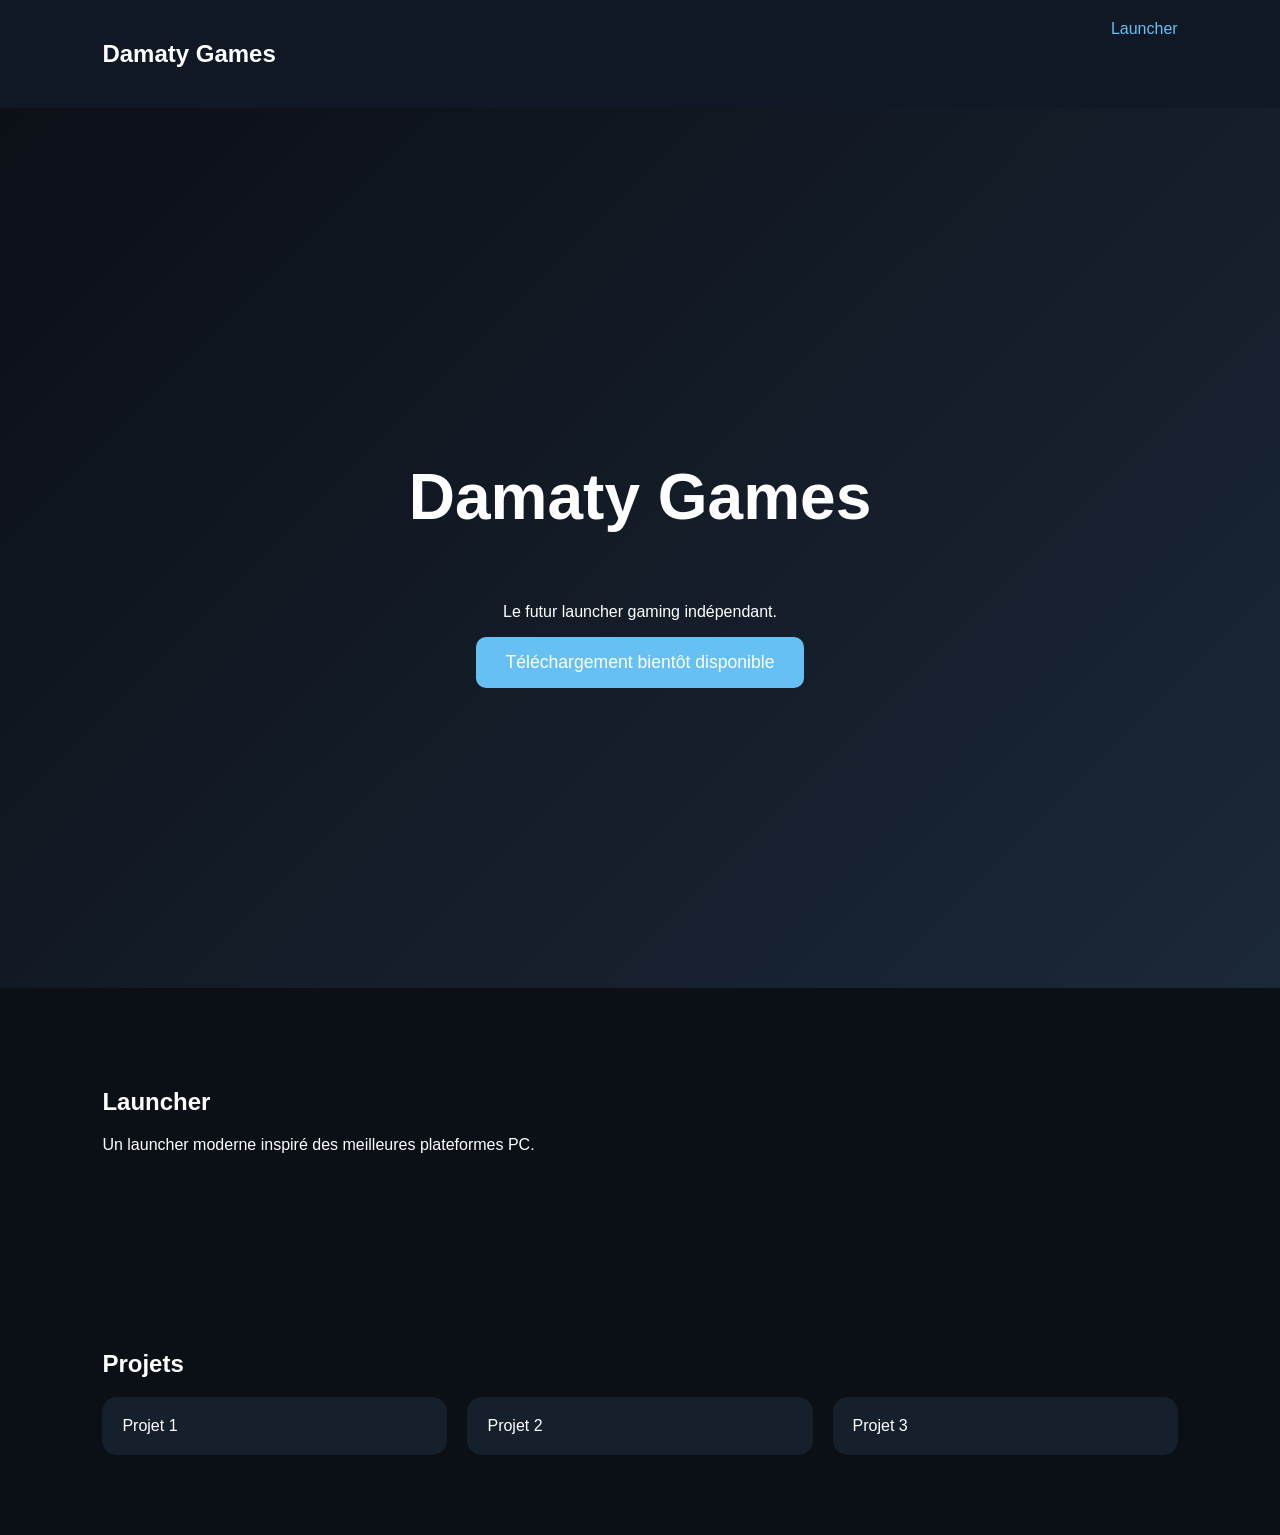
==== index.html @ 264e1e02 "Initial Damaty Games hub" ====
<!DOCTYPE html><html lang='fr'><head><meta charset='UTF-8'><meta name='viewport' content='width=device-width,initial-scale=1'><title>Damaty Games</title><style>body{margin:0;font-family:Arial,sans-serif;background:#0b0f16;color:#fff}header{padding:20px 8%;display:flex;justify-content:space-between;background:#101826}a{color:#66c0f4;text-decoration:none}section{padding:80px 8%}.hero{min-height:80vh;display:flex;flex-direction:column;justify-content:center;align-items:center;text-align:center;background:linear-gradient(135deg,#0b0f16,#1b2838)}h1{font-size:4rem}button{padding:15px 30px;border:none;border-radius:10px;background:#66c0f4;color:white;font-size:1.1rem}.cards{display:grid;grid-template-columns:repeat(auto-fit,minmax(250px,1fr));gap:20px}.card{background:#16202d;padding:20px;border-radius:15px}</style></head><body><header><h2>Damaty Games</h2><nav><a href='#launcher'>Launcher</a></nav></header><section class='hero'><h1>Damaty Games</h1><p>Le futur launcher gaming indépendant.</p><button>Téléchargement bientôt disponible</button></section><section id='launcher'><h2>Launcher</h2><p>Un launcher moderne inspiré des meilleures plateformes PC.</p></section><section><h2>Projets</h2><div class='cards'><div class='card'>Projet 1</div><div class='card'>Projet 2</div><div class='card'>Projet 3</div></div></section></body></html>
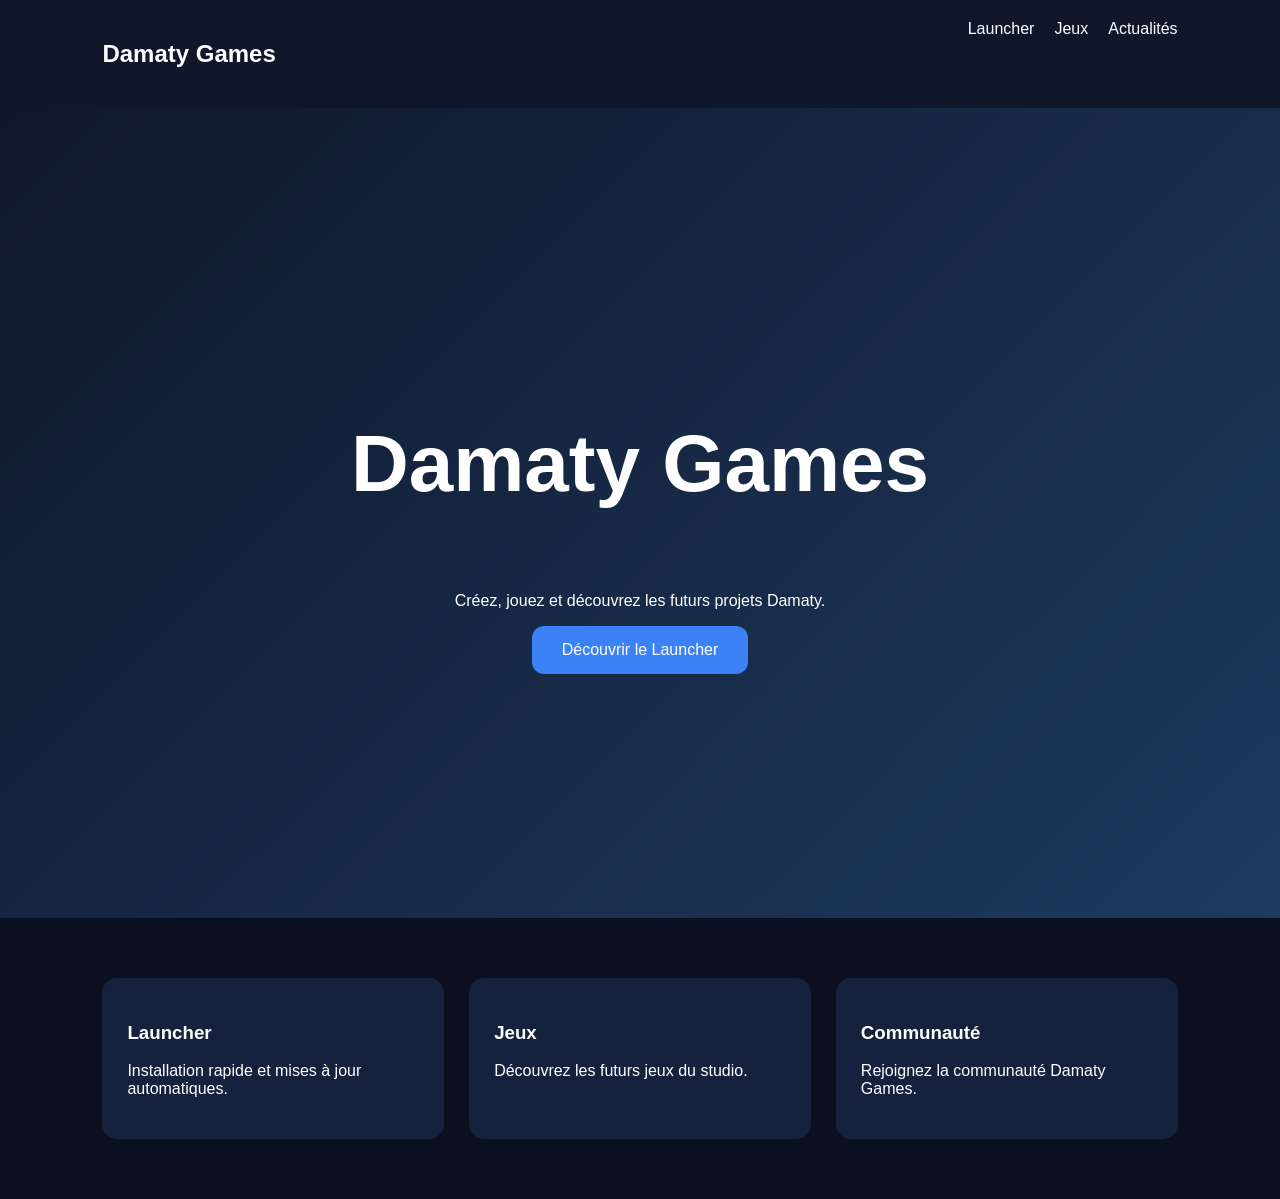
==== commit 80020e59: "Modern homepage redesign" ====
--- a/index.html
+++ b/index.html
@@ -1 +1 @@
-<!DOCTYPE html><html lang='fr'><head><meta charset='UTF-8'><meta name='viewport' content='width=device-width,initial-scale=1'><title>Damaty Games</title><style>body{margin:0;font-family:Arial,sans-serif;background:#0b0f16;color:#fff}header{padding:20px 8%;display:flex;justify-content:space-between;background:#101826}a{color:#66c0f4;text-decoration:none}section{padding:80px 8%}.hero{min-height:80vh;display:flex;flex-direction:column;justify-content:center;align-items:center;text-align:center;background:linear-gradient(135deg,#0b0f16,#1b2838)}h1{font-size:4rem}button{padding:15px 30px;border:none;border-radius:10px;background:#66c0f4;color:white;font-size:1.1rem}.cards{display:grid;grid-template-columns:repeat(auto-fit,minmax(250px,1fr));gap:20px}.card{background:#16202d;padding:20px;border-radius:15px}</style></head><body><header><h2>Damaty Games</h2><nav><a href='#launcher'>Launcher</a></nav></header><section class='hero'><h1>Damaty Games</h1><p>Le futur launcher gaming indépendant.</p><button>Téléchargement bientôt disponible</button></section><section id='launcher'><h2>Launcher</h2><p>Un launcher moderne inspiré des meilleures plateformes PC.</p></section><section><h2>Projets</h2><div class='cards'><div class='card'>Projet 1</div><div class='card'>Projet 2</div><div class='card'>Projet 3</div></div></section></body></html>+<!DOCTYPE html><html lang='fr'><head><meta charset='UTF-8'><meta name='viewport' content='width=device-width,initial-scale=1'><title>Damaty Games</title><style>body{margin:0;font-family:Segoe UI,sans-serif;background:#0b1020;color:#fff}header{display:flex;justify-content:space-between;padding:20px 8%;background:#10172a}nav a{color:#fff;margin-left:20px;text-decoration:none}.hero{height:90vh;display:flex;flex-direction:column;justify-content:center;align-items:center;text-align:center;background:linear-gradient(135deg,#0f172a,#1e3a5f)}h1{font-size:5rem}.btn{padding:15px 30px;background:#3b82f6;border-radius:12px;color:#fff;text-decoration:none}.cards{display:grid;grid-template-columns:repeat(auto-fit,minmax(250px,1fr));gap:25px;padding:60px 8%}.card{background:#16213e;padding:25px;border-radius:15px}</style></head><body><header><h2>Damaty Games</h2><nav><a href='launcher.html'>Launcher</a><a href='games.html'>Jeux</a><a href='news.html'>Actualités</a></nav></header><section class='hero'><h1>Damaty Games</h1><p>Créez, jouez et découvrez les futurs projets Damaty.</p><a class='btn' href='launcher.html'>Découvrir le Launcher</a></section><div class='cards'><div class='card'><h3>Launcher</h3><p>Installation rapide et mises à jour automatiques.</p></div><div class='card'><h3>Jeux</h3><p>Découvrez les futurs jeux du studio.</p></div><div class='card'><h3>Communauté</h3><p>Rejoignez la communauté Damaty Games.</p></div></div></body></html>
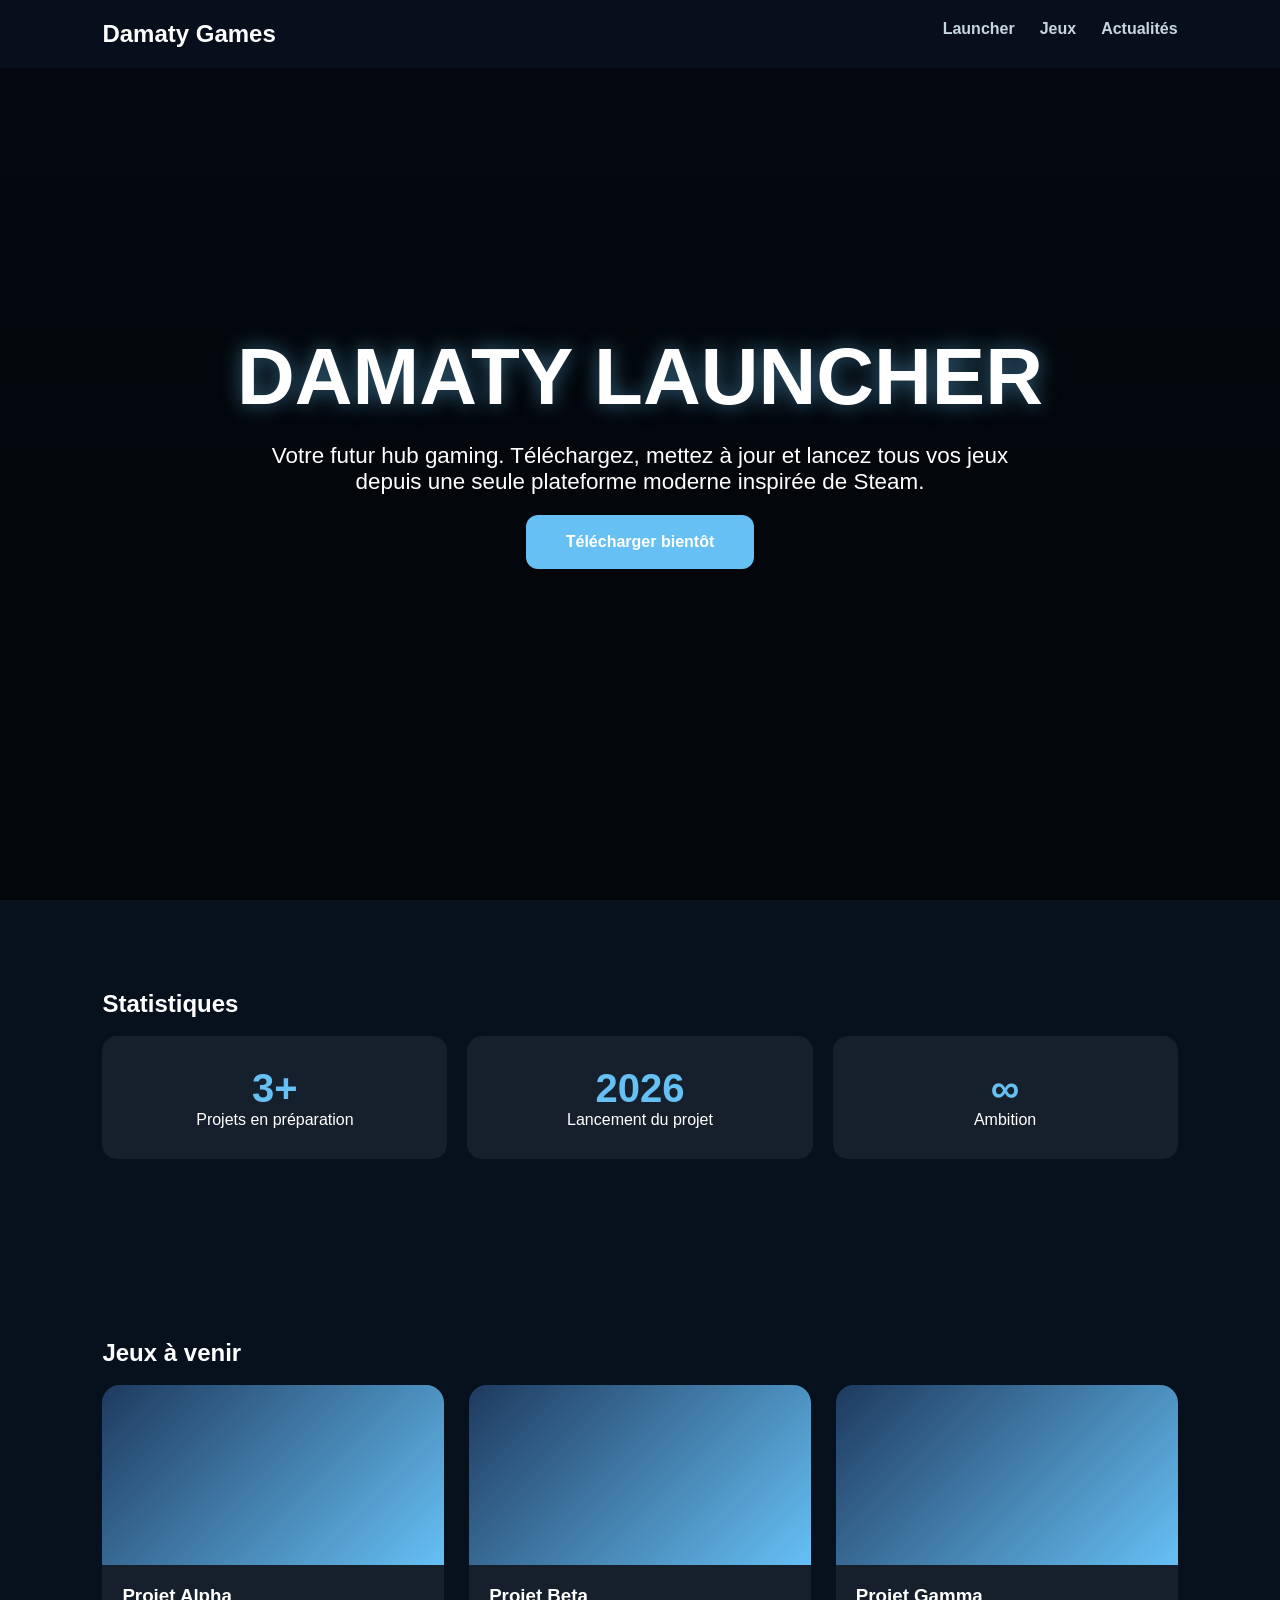
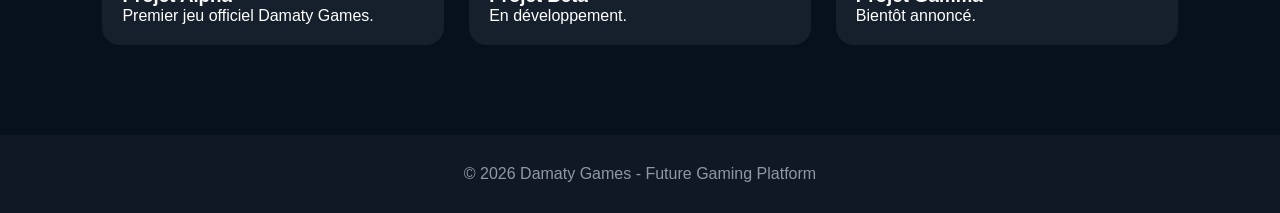
==== commit 5805ef06: "Steam style homepage overhaul" ====
--- a/index.html
+++ b/index.html
@@ -1 +1 @@
-<!DOCTYPE html><html lang='fr'><head><meta charset='UTF-8'><meta name='viewport' content='width=device-width,initial-scale=1'><title>Damaty Games</title><style>body{margin:0;font-family:Segoe UI,sans-serif;background:#0b1020;color:#fff}header{display:flex;justify-content:space-between;padding:20px 8%;background:#10172a}nav a{color:#fff;margin-left:20px;text-decoration:none}.hero{height:90vh;display:flex;flex-direction:column;justify-content:center;align-items:center;text-align:center;background:linear-gradient(135deg,#0f172a,#1e3a5f)}h1{font-size:5rem}.btn{padding:15px 30px;background:#3b82f6;border-radius:12px;color:#fff;text-decoration:none}.cards{display:grid;grid-template-columns:repeat(auto-fit,minmax(250px,1fr));gap:25px;padding:60px 8%}.card{background:#16213e;padding:25px;border-radius:15px}</style></head><body><header><h2>Damaty Games</h2><nav><a href='launcher.html'>Launcher</a><a href='games.html'>Jeux</a><a href='news.html'>Actualités</a></nav></header><section class='hero'><h1>Damaty Games</h1><p>Créez, jouez et découvrez les futurs projets Damaty.</p><a class='btn' href='launcher.html'>Découvrir le Launcher</a></section><div class='cards'><div class='card'><h3>Launcher</h3><p>Installation rapide et mises à jour automatiques.</p></div><div class='card'><h3>Jeux</h3><p>Découvrez les futurs jeux du studio.</p></div><div class='card'><h3>Communauté</h3><p>Rejoignez la communauté Damaty Games.</p></div></div></body></html>+<!DOCTYPE html><html lang='fr'><head><meta charset='UTF-8'><meta name='viewport' content='width=device-width,initial-scale=1'><title>Damaty Games</title><style>*{margin:0;padding:0;box-sizing:border-box}body{font-family:Segoe UI,Arial,sans-serif;background:#07111d;color:#fff;overflow-x:hidden}header{position:fixed;top:0;width:100%;padding:20px 8%;display:flex;justify-content:space-between;background:rgba(7,17,29,.9);backdrop-filter:blur(10px);z-index:1000}nav a{color:#c7d5e0;text-decoration:none;margin-left:25px;font-weight:600}nav a:hover{color:#66c0f4}.hero{height:100vh;display:flex;flex-direction:column;justify-content:center;align-items:center;text-align:center;background:linear-gradient(rgba(0,0,0,.45),rgba(0,0,0,.7)),url('https://cdn.cloudflare.steamstatic.com/store/home/store_home_share.jpg');background-size:cover;background-position:center}.hero h1{font-size:5rem;text-shadow:0 0 20px rgba(102,192,244,.5)}.hero p{font-size:1.4rem;max-width:800px;margin:20px}.btn{background:#66c0f4;color:#fff;padding:18px 40px;border-radius:12px;text-decoration:none;font-weight:bold;transition:.3s}.btn:hover{transform:scale(1.05)}section{padding:90px 8%}.stats{display:grid;grid-template-columns:repeat(auto-fit,minmax(200px,1fr));gap:20px}.stat{background:#16202d;padding:30px;border-radius:15px;text-align:center}.stat h2{font-size:2.5rem;color:#66c0f4}.games{display:grid;grid-template-columns:repeat(auto-fit,minmax(300px,1fr));gap:25px}.game{background:#16202d;border-radius:18px;overflow:hidden;transition:.4s}.game:hover{transform:translateY(-10px)}.banner{height:180px;background:linear-gradient(135deg,#1e3a5f,#66c0f4)}.game-content{padding:20px}.footer{text-align:center;padding:30px;background:#101826;color:#8f98a0}.glow{animation:glow 3s infinite}@keyframes glow{50%{text-shadow:0 0 30px #66c0f4}}</style></head><body><header><h2>Damaty Games</h2><nav><a href='launcher.html'>Launcher</a><a href='games.html'>Jeux</a><a href='news.html'>Actualités</a></nav></header><section class='hero'><h1 class='glow'>DAMATY LAUNCHER</h1><p>Votre futur hub gaming. Téléchargez, mettez à jour et lancez tous vos jeux depuis une seule plateforme moderne inspirée de Steam.</p><a class='btn' href='launcher.html'>Télécharger bientôt</a></section><section><h2>Statistiques</h2><br><div class='stats'><div class='stat'><h2>3+</h2><p>Projets en préparation</p></div><div class='stat'><h2>2026</h2><p>Lancement du projet</p></div><div class='stat'><h2>∞</h2><p>Ambition</p></div></div></section><section><h2>Jeux à venir</h2><br><div class='games'><div class='game'><div class='banner'></div><div class='game-content'><h3>Projet Alpha</h3><p>Premier jeu officiel Damaty Games.</p></div></div><div class='game'><div class='banner'></div><div class='game-content'><h3>Projet Beta</h3><p>En développement.</p></div></div><div class='game'><div class='banner'></div><div class='game-content'><h3>Projet Gamma</h3><p>Bientôt annoncé.</p></div></div></div></section><div class='footer'>© 2026 Damaty Games - Future Gaming Platform</div></body></html>
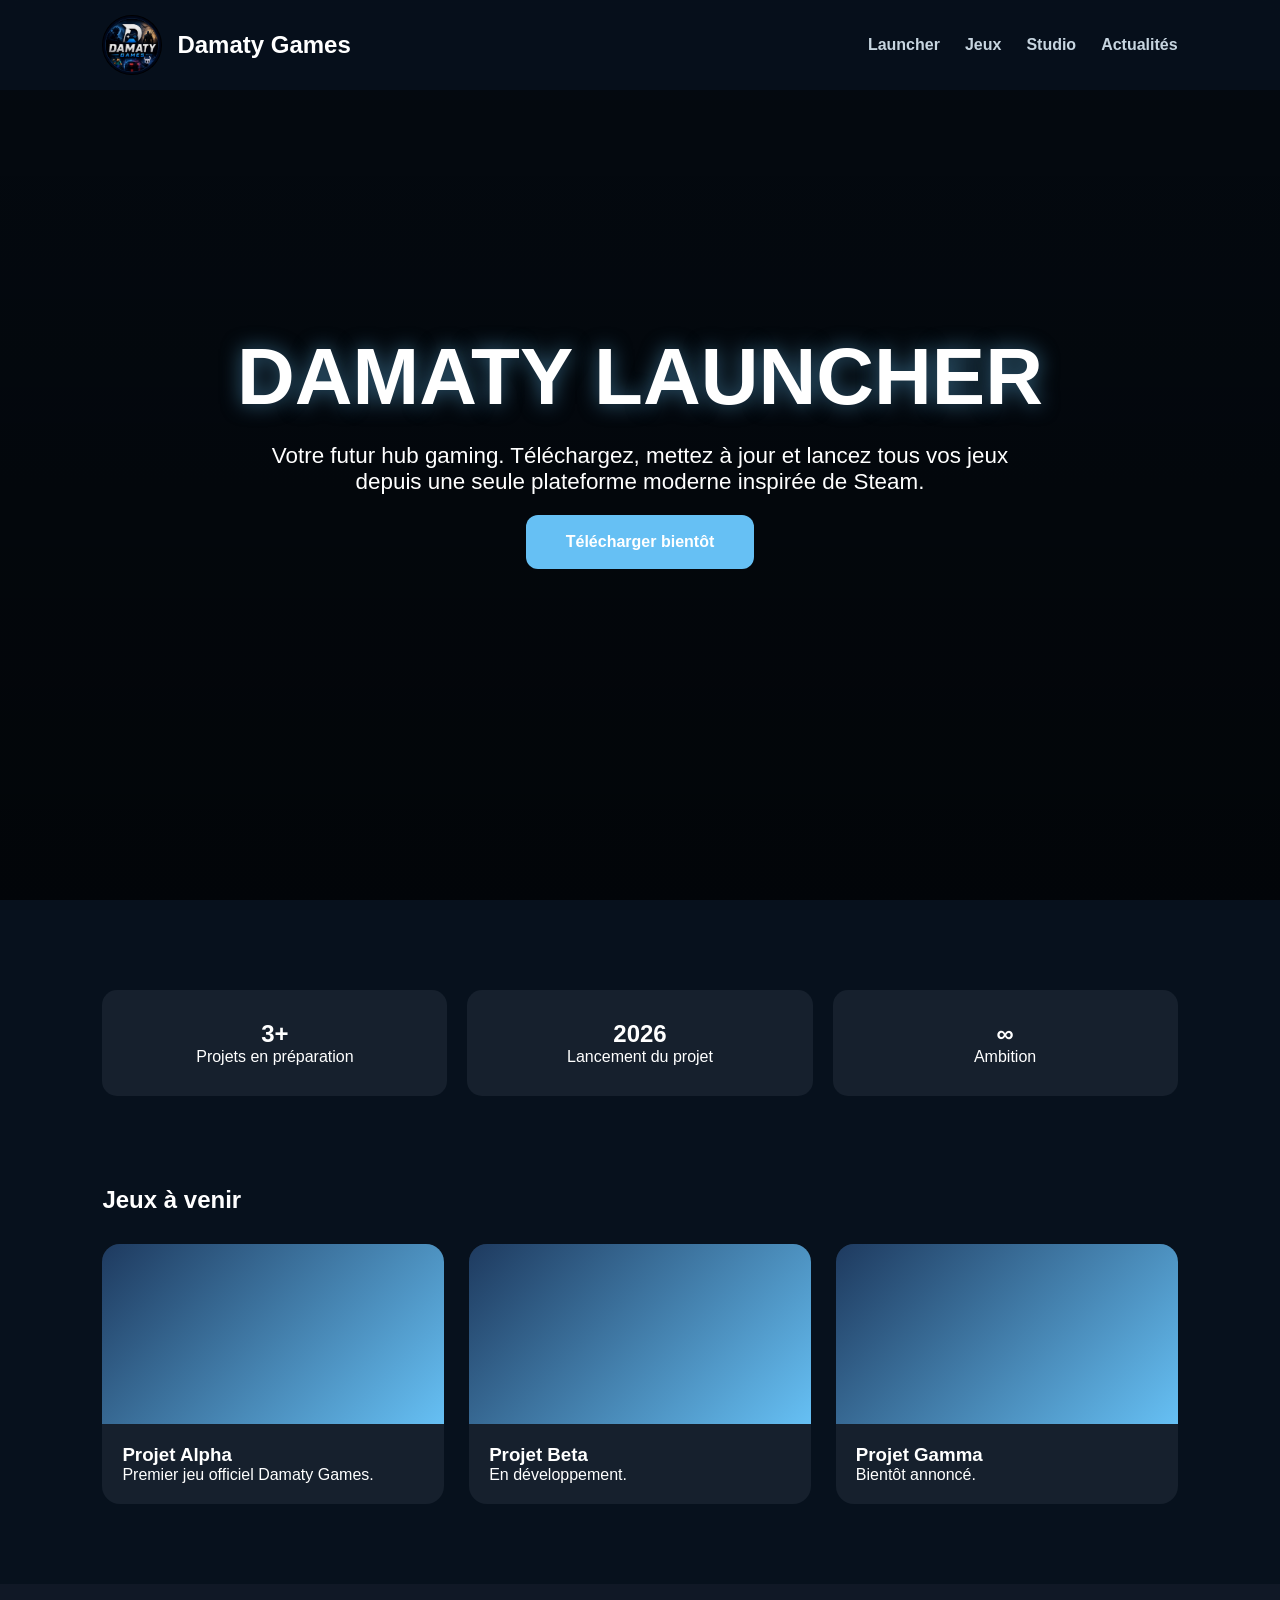
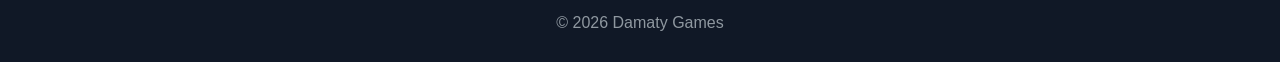
==== commit bbfc31aa: "Add logo to homepage header" ====
--- a/index.html
+++ b/index.html
@@ -1 +1 @@
-<!DOCTYPE html><html lang='fr'><head><meta charset='UTF-8'><meta name='viewport' content='width=device-width,initial-scale=1'><title>Damaty Games</title><style>*{margin:0;padding:0;box-sizing:border-box}body{font-family:Segoe UI,Arial,sans-serif;background:#07111d;color:#fff;overflow-x:hidden}header{position:fixed;top:0;width:100%;padding:20px 8%;display:flex;justify-content:space-between;background:rgba(7,17,29,.9);backdrop-filter:blur(10px);z-index:1000}nav a{color:#c7d5e0;text-decoration:none;margin-left:25px;font-weight:600}nav a:hover{color:#66c0f4}.hero{height:100vh;display:flex;flex-direction:column;justify-content:center;align-items:center;text-align:center;background:linear-gradient(rgba(0,0,0,.45),rgba(0,0,0,.7)),url('https://cdn.cloudflare.steamstatic.com/store/home/store_home_share.jpg');background-size:cover;background-position:center}.hero h1{font-size:5rem;text-shadow:0 0 20px rgba(102,192,244,.5)}.hero p{font-size:1.4rem;max-width:800px;margin:20px}.btn{background:#66c0f4;color:#fff;padding:18px 40px;border-radius:12px;text-decoration:none;font-weight:bold;transition:.3s}.btn:hover{transform:scale(1.05)}section{padding:90px 8%}.stats{display:grid;grid-template-columns:repeat(auto-fit,minmax(200px,1fr));gap:20px}.stat{background:#16202d;padding:30px;border-radius:15px;text-align:center}.stat h2{font-size:2.5rem;color:#66c0f4}.games{display:grid;grid-template-columns:repeat(auto-fit,minmax(300px,1fr));gap:25px}.game{background:#16202d;border-radius:18px;overflow:hidden;transition:.4s}.game:hover{transform:translateY(-10px)}.banner{height:180px;background:linear-gradient(135deg,#1e3a5f,#66c0f4)}.game-content{padding:20px}.footer{text-align:center;padding:30px;background:#101826;color:#8f98a0}.glow{animation:glow 3s infinite}@keyframes glow{50%{text-shadow:0 0 30px #66c0f4}}</style></head><body><header><h2>Damaty Games</h2><nav><a href='launcher.html'>Launcher</a><a href='games.html'>Jeux</a><a href='news.html'>Actualités</a></nav></header><section class='hero'><h1 class='glow'>DAMATY LAUNCHER</h1><p>Votre futur hub gaming. Téléchargez, mettez à jour et lancez tous vos jeux depuis une seule plateforme moderne inspirée de Steam.</p><a class='btn' href='launcher.html'>Télécharger bientôt</a></section><section><h2>Statistiques</h2><br><div class='stats'><div class='stat'><h2>3+</h2><p>Projets en préparation</p></div><div class='stat'><h2>2026</h2><p>Lancement du projet</p></div><div class='stat'><h2>∞</h2><p>Ambition</p></div></div></section><section><h2>Jeux à venir</h2><br><div class='games'><div class='game'><div class='banner'></div><div class='game-content'><h3>Projet Alpha</h3><p>Premier jeu officiel Damaty Games.</p></div></div><div class='game'><div class='banner'></div><div class='game-content'><h3>Projet Beta</h3><p>En développement.</p></div></div><div class='game'><div class='banner'></div><div class='game-content'><h3>Projet Gamma</h3><p>Bientôt annoncé.</p></div></div></div></section><div class='footer'>© 2026 Damaty Games - Future Gaming Platform</div></body></html>+<!DOCTYPE html><html lang='fr'><head><meta charset='UTF-8'><meta name='viewport' content='width=device-width,initial-scale=1'><title>Damaty Games</title><style>*{margin:0;padding:0;box-sizing:border-box}body{font-family:Segoe UI,Arial,sans-serif;background:#07111d;color:#fff;overflow-x:hidden}header{position:fixed;top:0;width:100%;padding:15px 8%;display:flex;justify-content:space-between;align-items:center;background:rgba(7,17,29,.9);backdrop-filter:blur(10px);z-index:1000}.logo-container{display:flex;align-items:center;gap:15px}.logo{width:60px;height:60px;border-radius:50%;object-fit:cover;transition:.3s}.logo:hover{transform:scale(1.08);box-shadow:0 0 30px rgba(102,192,244,.9)}nav a{color:#c7d5e0;text-decoration:none;margin-left:25px;font-weight:600}nav a:hover{color:#66c0f4}.hero{height:100vh;display:flex;flex-direction:column;justify-content:center;align-items:center;text-align:center;background:linear-gradient(rgba(0,0,0,.45),rgba(0,0,0,.7)),url('https://cdn.cloudflare.steamstatic.com/store/home/store_home_share.jpg');background-size:cover;background-position:center}.hero h1{font-size:5rem;text-shadow:0 0 20px rgba(102,192,244,.5)}.hero p{font-size:1.4rem;max-width:800px;margin:20px}.btn{background:#66c0f4;color:#fff;padding:18px 40px;border-radius:12px;text-decoration:none;font-weight:bold}.stats{display:grid;grid-template-columns:repeat(auto-fit,minmax(200px,1fr));gap:20px;padding:90px 8%}.stat{background:#16202d;padding:30px;border-radius:15px;text-align:center}.games{display:grid;grid-template-columns:repeat(auto-fit,minmax(300px,1fr));gap:25px;padding:0 8% 80px}.game{background:#16202d;border-radius:18px;overflow:hidden}.banner{height:180px;background:linear-gradient(135deg,#1e3a5f,#66c0f4)}.game-content{padding:20px}.footer{text-align:center;padding:30px;background:#101826;color:#8f98a0}.glow{animation:glow 3s infinite}@keyframes glow{50%{text-shadow:0 0 30px #66c0f4}}</style></head><body><header><div class='logo-container'><img src='assetslogo.png.png' class='logo' alt='Damaty Games Logo'><h2>Damaty Games</h2></div><nav><a href='launcher.html'>Launcher</a><a href='games.html'>Jeux</a><a href='studio.html'>Studio</a><a href='news.html'>Actualités</a></nav></header><section class='hero'><h1 class='glow'>DAMATY LAUNCHER</h1><p>Votre futur hub gaming. Téléchargez, mettez à jour et lancez tous vos jeux depuis une seule plateforme moderne inspirée de Steam.</p><a class='btn' href='launcher.html'>Télécharger bientôt</a></section><section class='stats'><div class='stat'><h2>3+</h2><p>Projets en préparation</p></div><div class='stat'><h2>2026</h2><p>Lancement du projet</p></div><div class='stat'><h2>∞</h2><p>Ambition</p></div></section><section><h2 style='padding:0 8% 30px'>Jeux à venir</h2><div class='games'><div class='game'><div class='banner'></div><div class='game-content'><h3>Projet Alpha</h3><p>Premier jeu officiel Damaty Games.</p></div></div><div class='game'><div class='banner'></div><div class='game-content'><h3>Projet Beta</h3><p>En développement.</p></div></div><div class='game'><div class='banner'></div><div class='game-content'><h3>Projet Gamma</h3><p>Bientôt annoncé.</p></div></div></div></section><div class='footer'>© 2026 Damaty Games</div></body></html>
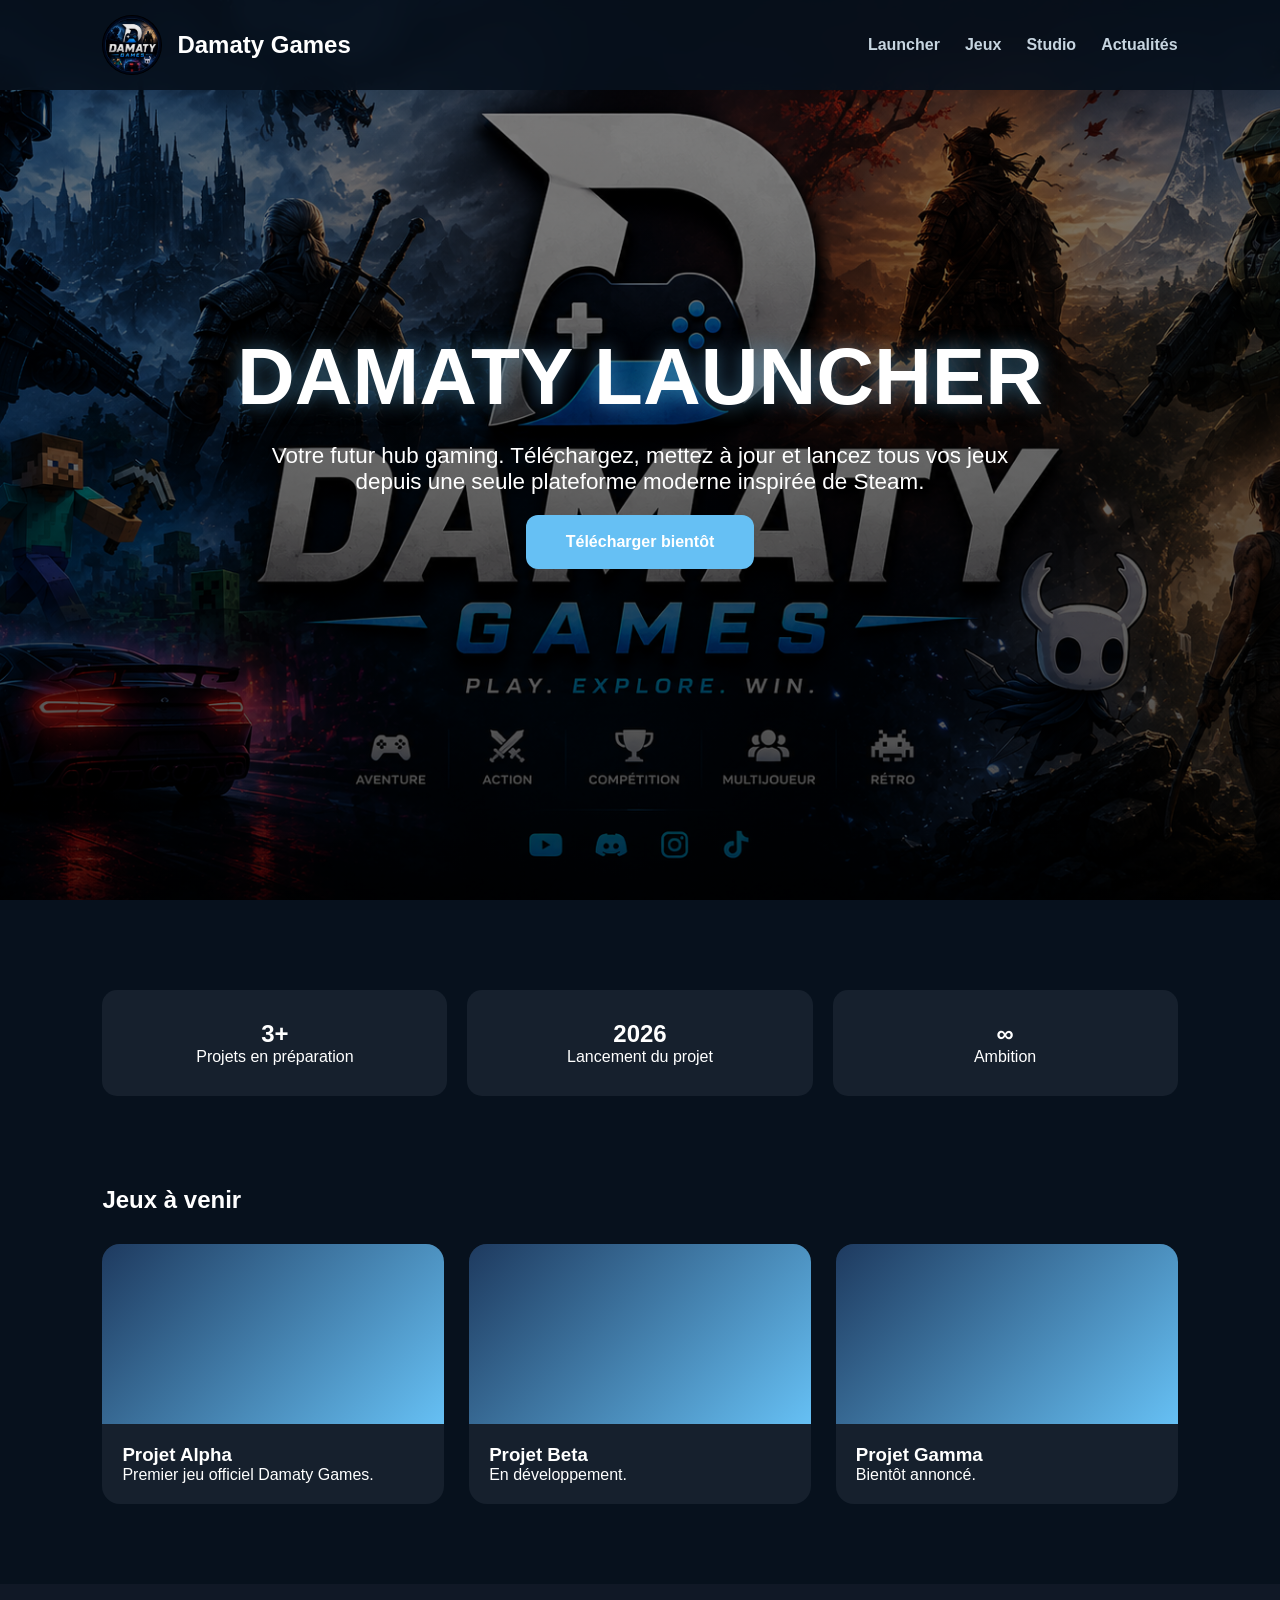
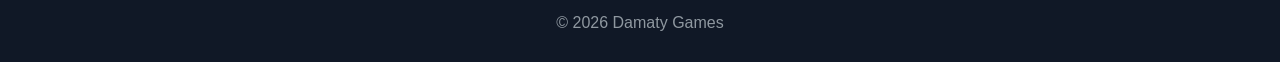
==== commit 1351e00b: "Update index.html" ====
--- a/index.html
+++ b/index.html
@@ -1 +1 @@
-<!DOCTYPE html><html lang='fr'><head><meta charset='UTF-8'><meta name='viewport' content='width=device-width,initial-scale=1'><title>Damaty Games</title><style>*{margin:0;padding:0;box-sizing:border-box}body{font-family:Segoe UI,Arial,sans-serif;background:#07111d;color:#fff;overflow-x:hidden}header{position:fixed;top:0;width:100%;padding:15px 8%;display:flex;justify-content:space-between;align-items:center;background:rgba(7,17,29,.9);backdrop-filter:blur(10px);z-index:1000}.logo-container{display:flex;align-items:center;gap:15px}.logo{width:60px;height:60px;border-radius:50%;object-fit:cover;transition:.3s}.logo:hover{transform:scale(1.08);box-shadow:0 0 30px rgba(102,192,244,.9)}nav a{color:#c7d5e0;text-decoration:none;margin-left:25px;font-weight:600}nav a:hover{color:#66c0f4}.hero{height:100vh;display:flex;flex-direction:column;justify-content:center;align-items:center;text-align:center;background:linear-gradient(rgba(0,0,0,.45),rgba(0,0,0,.7)),url('https://cdn.cloudflare.steamstatic.com/store/home/store_home_share.jpg');background-size:cover;background-position:center}.hero h1{font-size:5rem;text-shadow:0 0 20px rgba(102,192,244,.5)}.hero p{font-size:1.4rem;max-width:800px;margin:20px}.btn{background:#66c0f4;color:#fff;padding:18px 40px;border-radius:12px;text-decoration:none;font-weight:bold}.stats{display:grid;grid-template-columns:repeat(auto-fit,minmax(200px,1fr));gap:20px;padding:90px 8%}.stat{background:#16202d;padding:30px;border-radius:15px;text-align:center}.games{display:grid;grid-template-columns:repeat(auto-fit,minmax(300px,1fr));gap:25px;padding:0 8% 80px}.game{background:#16202d;border-radius:18px;overflow:hidden}.banner{height:180px;background:linear-gradient(135deg,#1e3a5f,#66c0f4)}.game-content{padding:20px}.footer{text-align:center;padding:30px;background:#101826;color:#8f98a0}.glow{animation:glow 3s infinite}@keyframes glow{50%{text-shadow:0 0 30px #66c0f4}}</style></head><body><header><div class='logo-container'><img src='assetslogo.png.png' class='logo' alt='Damaty Games Logo'><h2>Damaty Games</h2></div><nav><a href='launcher.html'>Launcher</a><a href='games.html'>Jeux</a><a href='studio.html'>Studio</a><a href='news.html'>Actualités</a></nav></header><section class='hero'><h1 class='glow'>DAMATY LAUNCHER</h1><p>Votre futur hub gaming. Téléchargez, mettez à jour et lancez tous vos jeux depuis une seule plateforme moderne inspirée de Steam.</p><a class='btn' href='launcher.html'>Télécharger bientôt</a></section><section class='stats'><div class='stat'><h2>3+</h2><p>Projets en préparation</p></div><div class='stat'><h2>2026</h2><p>Lancement du projet</p></div><div class='stat'><h2>∞</h2><p>Ambition</p></div></section><section><h2 style='padding:0 8% 30px'>Jeux à venir</h2><div class='games'><div class='game'><div class='banner'></div><div class='game-content'><h3>Projet Alpha</h3><p>Premier jeu officiel Damaty Games.</p></div></div><div class='game'><div class='banner'></div><div class='game-content'><h3>Projet Beta</h3><p>En développement.</p></div></div><div class='game'><div class='banner'></div><div class='game-content'><h3>Projet Gamma</h3><p>Bientôt annoncé.</p></div></div></div></section><div class='footer'>© 2026 Damaty Games</div></body></html>+<!DOCTYPE html><html lang='fr'><head><meta charset='UTF-8'><meta name='viewport' content='width=device-width,initial-scale=1'><title>Damaty Games</title><style>*{margin:0;padding:0;box-sizing:border-box}body{font-family:Segoe UI,Arial,sans-serif;background:#07111d;color:#fff;overflow-x:hidden}header{position:fixed;top:0;width:100%;padding:15px 8%;display:flex;justify-content:space-between;align-items:center;background:rgba(7,17,29,.9);backdrop-filter:blur(10px);z-index:1000}.logo-container{display:flex;align-items:center;gap:15px}.logo{width:60px;height:60px;border-radius:50%;object-fit:cover;transition:.3s}.logo:hover{transform:scale(1.08);box-shadow:0 0 30px rgba(102,192,244,.9)}nav a{color:#c7d5e0;text-decoration:none;margin-left:25px;font-weight:600}nav a:hover{color:#66c0f4}.hero{height:100vh;display:flex;flex-direction:column;justify-content:center;align-items:center;text-align:center;background:linear-gradient(rgba(0,0,0,.45),rgba(0,0,0,.7)),url('image.png');background-size:cover;background-position:center}.hero h1{font-size:5rem;text-shadow:0 0 20px rgba(102,192,244,.5)}.hero p{font-size:1.4rem;max-width:800px;margin:20px}.btn{background:#66c0f4;color:#fff;padding:18px 40px;border-radius:12px;text-decoration:none;font-weight:bold}.stats{display:grid;grid-template-columns:repeat(auto-fit,minmax(200px,1fr));gap:20px;padding:90px 8%}.stat{background:#16202d;padding:30px;border-radius:15px;text-align:center}.games{display:grid;grid-template-columns:repeat(auto-fit,minmax(300px,1fr));gap:25px;padding:0 8% 80px}.game{background:#16202d;border-radius:18px;overflow:hidden}.banner{height:180px;background:linear-gradient(135deg,#1e3a5f,#66c0f4)}.game-content{padding:20px}.footer{text-align:center;padding:30px;background:#101826;color:#8f98a0}.glow{animation:glow 3s infinite}@keyframes glow{50%{text-shadow:0 0 30px #66c0f4}}</style></head><body><header><div class='logo-container'><img src='assetslogo.png.png' class='logo' alt='Damaty Games Logo'><h2>Damaty Games</h2></div><nav><a href='launcher.html'>Launcher</a><a href='games.html'>Jeux</a><a href='studio.html'>Studio</a><a href='news.html'>Actualités</a></nav></header><section class='hero'><h1 class='glow'>DAMATY LAUNCHER</h1><p>Votre futur hub gaming. Téléchargez, mettez à jour et lancez tous vos jeux depuis une seule plateforme moderne inspirée de Steam.</p><a class='btn' href='launcher.html'>Télécharger bientôt</a></section><section class='stats'><div class='stat'><h2>3+</h2><p>Projets en préparation</p></div><div class='stat'><h2>2026</h2><p>Lancement du projet</p></div><div class='stat'><h2>∞</h2><p>Ambition</p></div></section><section><h2 style='padding:0 8% 30px'>Jeux à venir</h2><div class='games'><div class='game'><div class='banner'></div><div class='game-content'><h3>Projet Alpha</h3><p>Premier jeu officiel Damaty Games.</p></div></div><div class='game'><div class='banner'></div><div class='game-content'><h3>Projet Beta</h3><p>En développement.</p></div></div><div class='game'><div class='banner'></div><div class='game-content'><h3>Projet Gamma</h3><p>Bientôt annoncé.</p></div></div></div></section><div class='footer'>© 2026 Damaty Games</div></body></html>
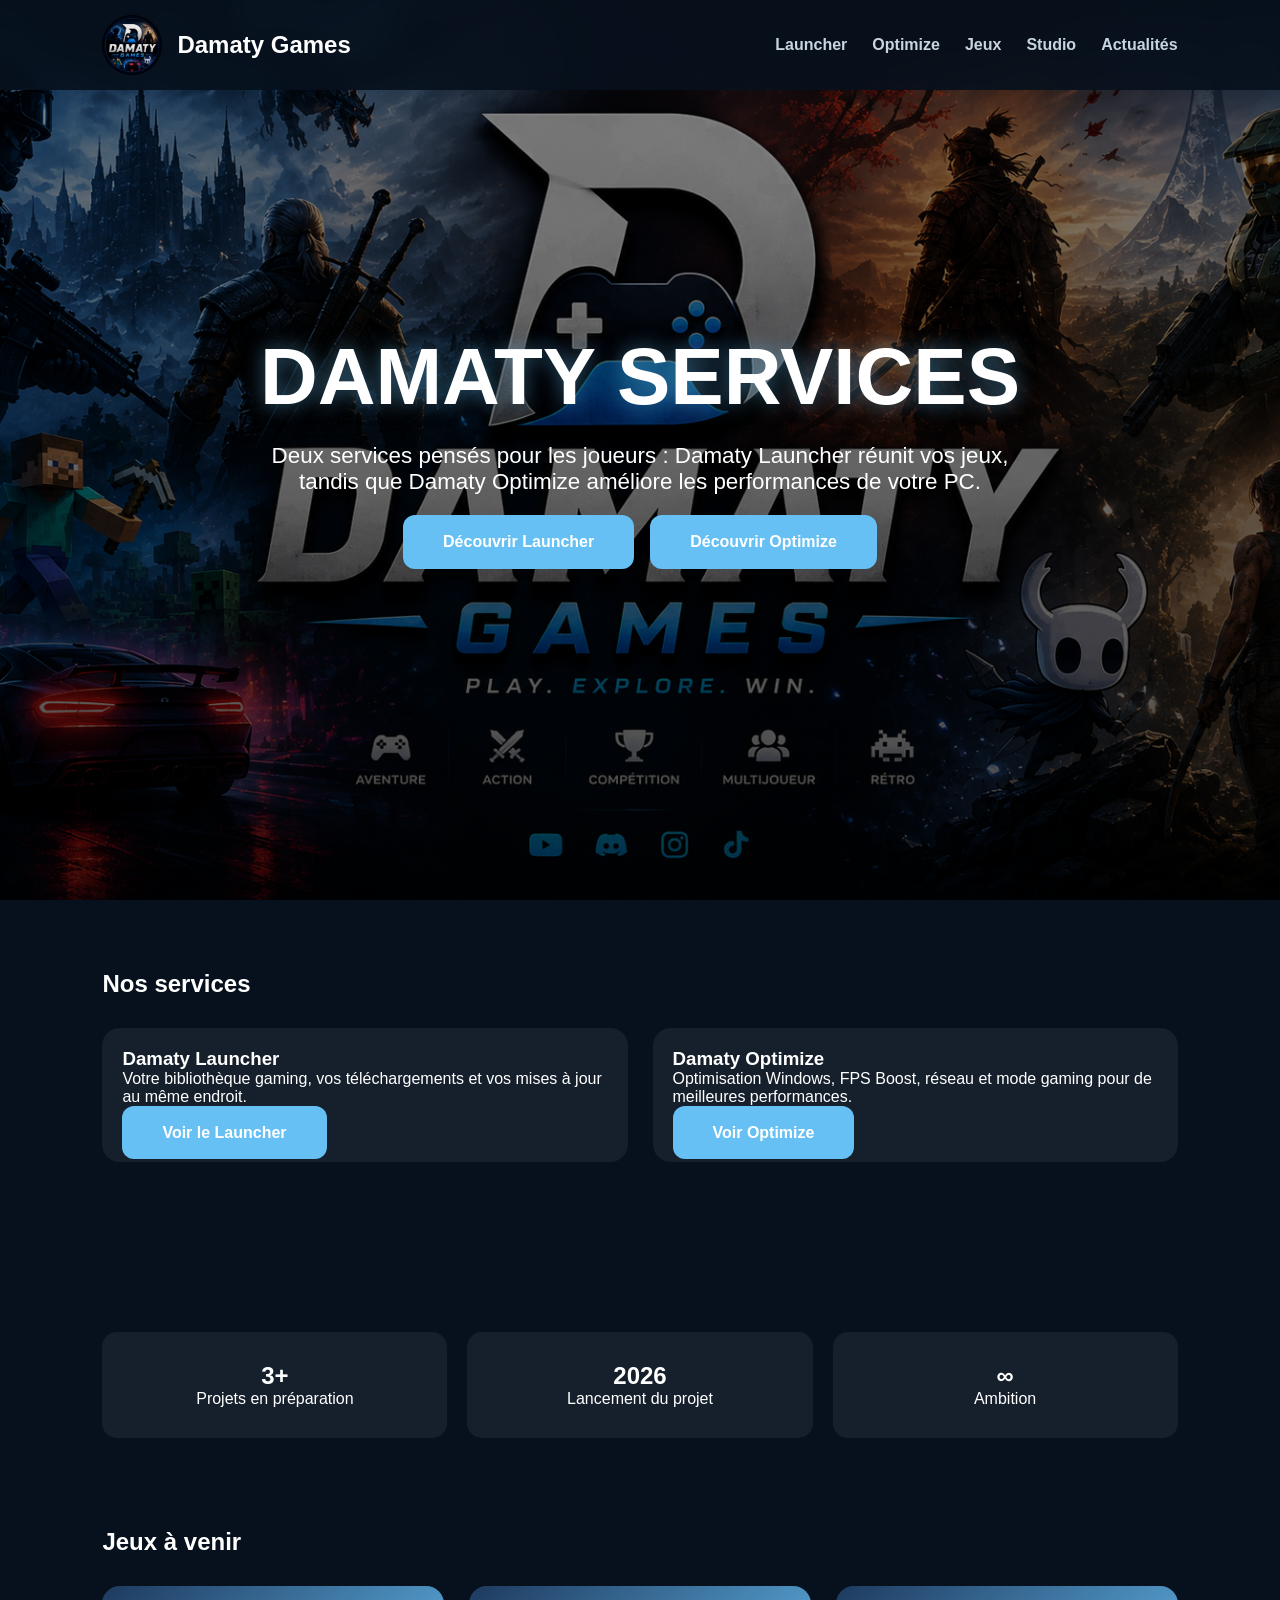
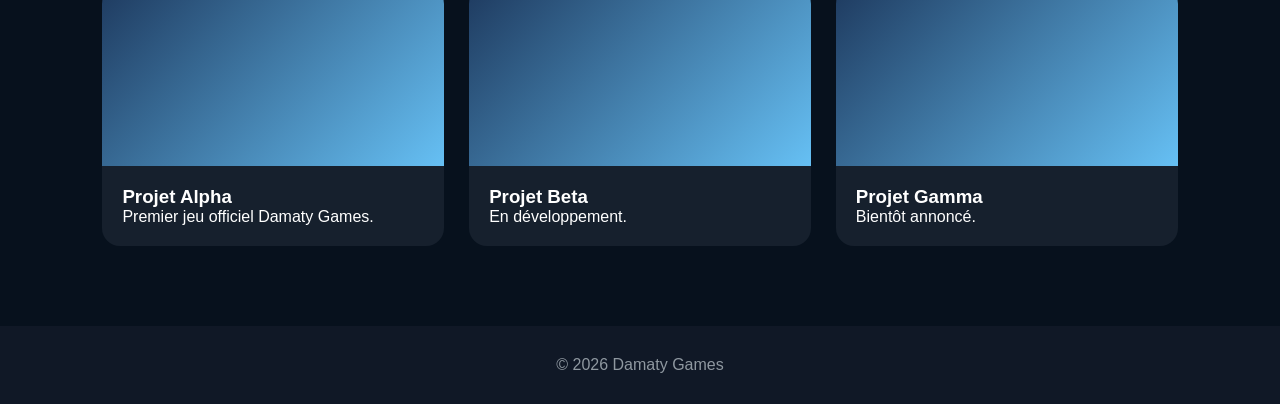
==== commit b3ca6357: "Present Launcher and Optimize services" ====
--- a/index.html
+++ b/index.html
@@ -1 +1 @@
-<!DOCTYPE html><html lang='fr'><head><meta charset='UTF-8'><meta name='viewport' content='width=device-width,initial-scale=1'><title>Damaty Games</title><style>*{margin:0;padding:0;box-sizing:border-box}body{font-family:Segoe UI,Arial,sans-serif;background:#07111d;color:#fff;overflow-x:hidden}header{position:fixed;top:0;width:100%;padding:15px 8%;display:flex;justify-content:space-between;align-items:center;background:rgba(7,17,29,.9);backdrop-filter:blur(10px);z-index:1000}.logo-container{display:flex;align-items:center;gap:15px}.logo{width:60px;height:60px;border-radius:50%;object-fit:cover;transition:.3s}.logo:hover{transform:scale(1.08);box-shadow:0 0 30px rgba(102,192,244,.9)}nav a{color:#c7d5e0;text-decoration:none;margin-left:25px;font-weight:600}nav a:hover{color:#66c0f4}.hero{height:100vh;display:flex;flex-direction:column;justify-content:center;align-items:center;text-align:center;background:linear-gradient(rgba(0,0,0,.45),rgba(0,0,0,.7)),url('image.png');background-size:cover;background-position:center}.hero h1{font-size:5rem;text-shadow:0 0 20px rgba(102,192,244,.5)}.hero p{font-size:1.4rem;max-width:800px;margin:20px}.btn{background:#66c0f4;color:#fff;padding:18px 40px;border-radius:12px;text-decoration:none;font-weight:bold}.stats{display:grid;grid-template-columns:repeat(auto-fit,minmax(200px,1fr));gap:20px;padding:90px 8%}.stat{background:#16202d;padding:30px;border-radius:15px;text-align:center}.games{display:grid;grid-template-columns:repeat(auto-fit,minmax(300px,1fr));gap:25px;padding:0 8% 80px}.game{background:#16202d;border-radius:18px;overflow:hidden}.banner{height:180px;background:linear-gradient(135deg,#1e3a5f,#66c0f4)}.game-content{padding:20px}.footer{text-align:center;padding:30px;background:#101826;color:#8f98a0}.glow{animation:glow 3s infinite}@keyframes glow{50%{text-shadow:0 0 30px #66c0f4}}</style></head><body><header><div class='logo-container'><img src='assetslogo.png.png' class='logo' alt='Damaty Games Logo'><h2>Damaty Games</h2></div><nav><a href='launcher.html'>Launcher</a><a href='games.html'>Jeux</a><a href='studio.html'>Studio</a><a href='news.html'>Actualités</a></nav></header><section class='hero'><h1 class='glow'>DAMATY LAUNCHER</h1><p>Votre futur hub gaming. Téléchargez, mettez à jour et lancez tous vos jeux depuis une seule plateforme moderne inspirée de Steam.</p><a class='btn' href='launcher.html'>Télécharger bientôt</a></section><section class='stats'><div class='stat'><h2>3+</h2><p>Projets en préparation</p></div><div class='stat'><h2>2026</h2><p>Lancement du projet</p></div><div class='stat'><h2>∞</h2><p>Ambition</p></div></section><section><h2 style='padding:0 8% 30px'>Jeux à venir</h2><div class='games'><div class='game'><div class='banner'></div><div class='game-content'><h3>Projet Alpha</h3><p>Premier jeu officiel Damaty Games.</p></div></div><div class='game'><div class='banner'></div><div class='game-content'><h3>Projet Beta</h3><p>En développement.</p></div></div><div class='game'><div class='banner'></div><div class='game-content'><h3>Projet Gamma</h3><p>Bientôt annoncé.</p></div></div></div></section><div class='footer'>© 2026 Damaty Games</div></body></html>
+<!DOCTYPE html><html lang='fr'><head><meta charset='UTF-8'><meta name='viewport' content='width=device-width,initial-scale=1'><title>Damaty Games</title><style>*{margin:0;padding:0;box-sizing:border-box}body{font-family:Segoe UI,Arial,sans-serif;background:#07111d;color:#fff;overflow-x:hidden}header{position:fixed;top:0;width:100%;padding:15px 8%;display:flex;justify-content:space-between;align-items:center;background:rgba(7,17,29,.9);backdrop-filter:blur(10px);z-index:1000}.logo-container{display:flex;align-items:center;gap:15px}.logo{width:60px;height:60px;border-radius:50%;object-fit:cover;transition:.3s}.logo:hover{transform:scale(1.08);box-shadow:0 0 30px rgba(102,192,244,.9)}nav a{color:#c7d5e0;text-decoration:none;margin-left:25px;font-weight:600}nav a:hover{color:#66c0f4}.hero{height:100vh;display:flex;flex-direction:column;justify-content:center;align-items:center;text-align:center;background:linear-gradient(rgba(0,0,0,.45),rgba(0,0,0,.7)),url('image.png');background-size:cover;background-position:center}.hero h1{font-size:5rem;text-shadow:0 0 20px rgba(102,192,244,.5)}.hero p{font-size:1.4rem;max-width:800px;margin:20px}.btn{background:#66c0f4;color:#fff;padding:18px 40px;border-radius:12px;text-decoration:none;font-weight:bold}.stats{display:grid;grid-template-columns:repeat(auto-fit,minmax(200px,1fr));gap:20px;padding:90px 8%}.stat{background:#16202d;padding:30px;border-radius:15px;text-align:center}.games{display:grid;grid-template-columns:repeat(auto-fit,minmax(300px,1fr));gap:25px;padding:0 8% 80px}.game{background:#16202d;border-radius:18px;overflow:hidden}.banner{height:180px;background:linear-gradient(135deg,#1e3a5f,#66c0f4)}.game-content{padding:20px}.footer{text-align:center;padding:30px;background:#101826;color:#8f98a0}.glow{animation:glow 3s infinite}@keyframes glow{50%{text-shadow:0 0 30px #66c0f4}}</style></head><body><header><div class='logo-container'><img src='assetslogo.png.png' class='logo' alt='Damaty Games Logo'><h2>Damaty Games</h2></div><nav><a href='launcher.html'>Launcher</a><a href='optimize.html'>Optimize</a><a href='games.html'>Jeux</a><a href='studio.html'>Studio</a><a href='news.html'>Actualités</a></nav></header><section class='hero'><h1 class='glow'>DAMATY SERVICES</h1><p>Deux services pensés pour les joueurs : Damaty Launcher réunit vos jeux, tandis que Damaty Optimize améliore les performances de votre PC.</p><div style='display:flex;gap:16px;flex-wrap:wrap;justify-content:center'><a class='btn' href='launcher.html'>Découvrir Launcher</a><a class='btn' href='optimize.html'>Découvrir Optimize</a></div></section><section><h2 style='padding:70px 8% 30px'>Nos services</h2><div class='games'><div class='game'><div class='game-content'><h3>Damaty Launcher</h3><p>Votre bibliothèque gaming, vos téléchargements et vos mises à jour au même endroit.</p><br><a class='btn' href='launcher.html'>Voir le Launcher</a></div></div><div class='game'><div class='game-content'><h3>Damaty Optimize</h3><p>Optimisation Windows, FPS Boost, réseau et mode gaming pour de meilleures performances.</p><br><a class='btn' href='optimize.html'>Voir Optimize</a></div></div></div></section><section class='stats'><div class='stat'><h2>3+</h2><p>Projets en préparation</p></div><div class='stat'><h2>2026</h2><p>Lancement du projet</p></div><div class='stat'><h2>∞</h2><p>Ambition</p></div></section><section><h2 style='padding:0 8% 30px'>Jeux à venir</h2><div class='games'><div class='game'><div class='banner'></div><div class='game-content'><h3>Projet Alpha</h3><p>Premier jeu officiel Damaty Games.</p></div></div><div class='game'><div class='banner'></div><div class='game-content'><h3>Projet Beta</h3><p>En développement.</p></div></div><div class='game'><div class='banner'></div><div class='game-content'><h3>Projet Gamma</h3><p>Bientôt annoncé.</p></div></div></div></section><div class='footer'>© 2026 Damaty Games</div></body></html>
